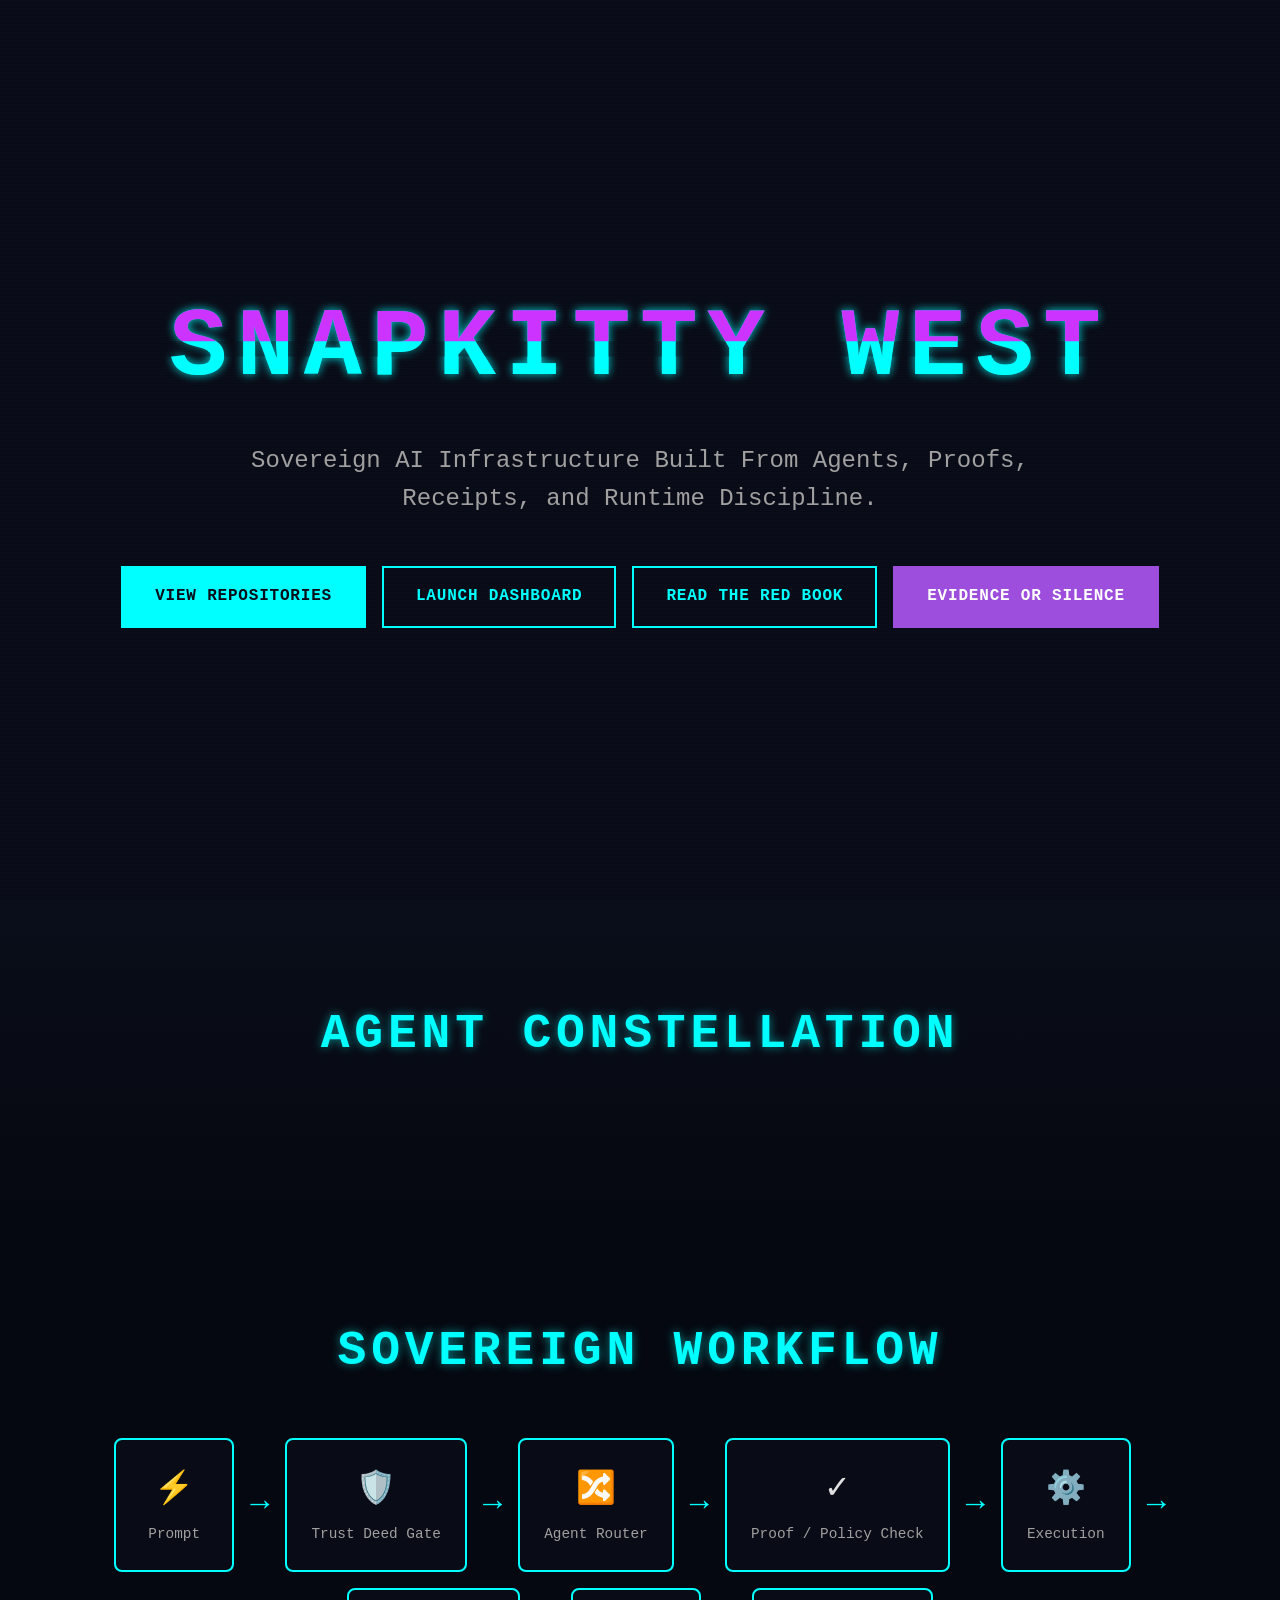
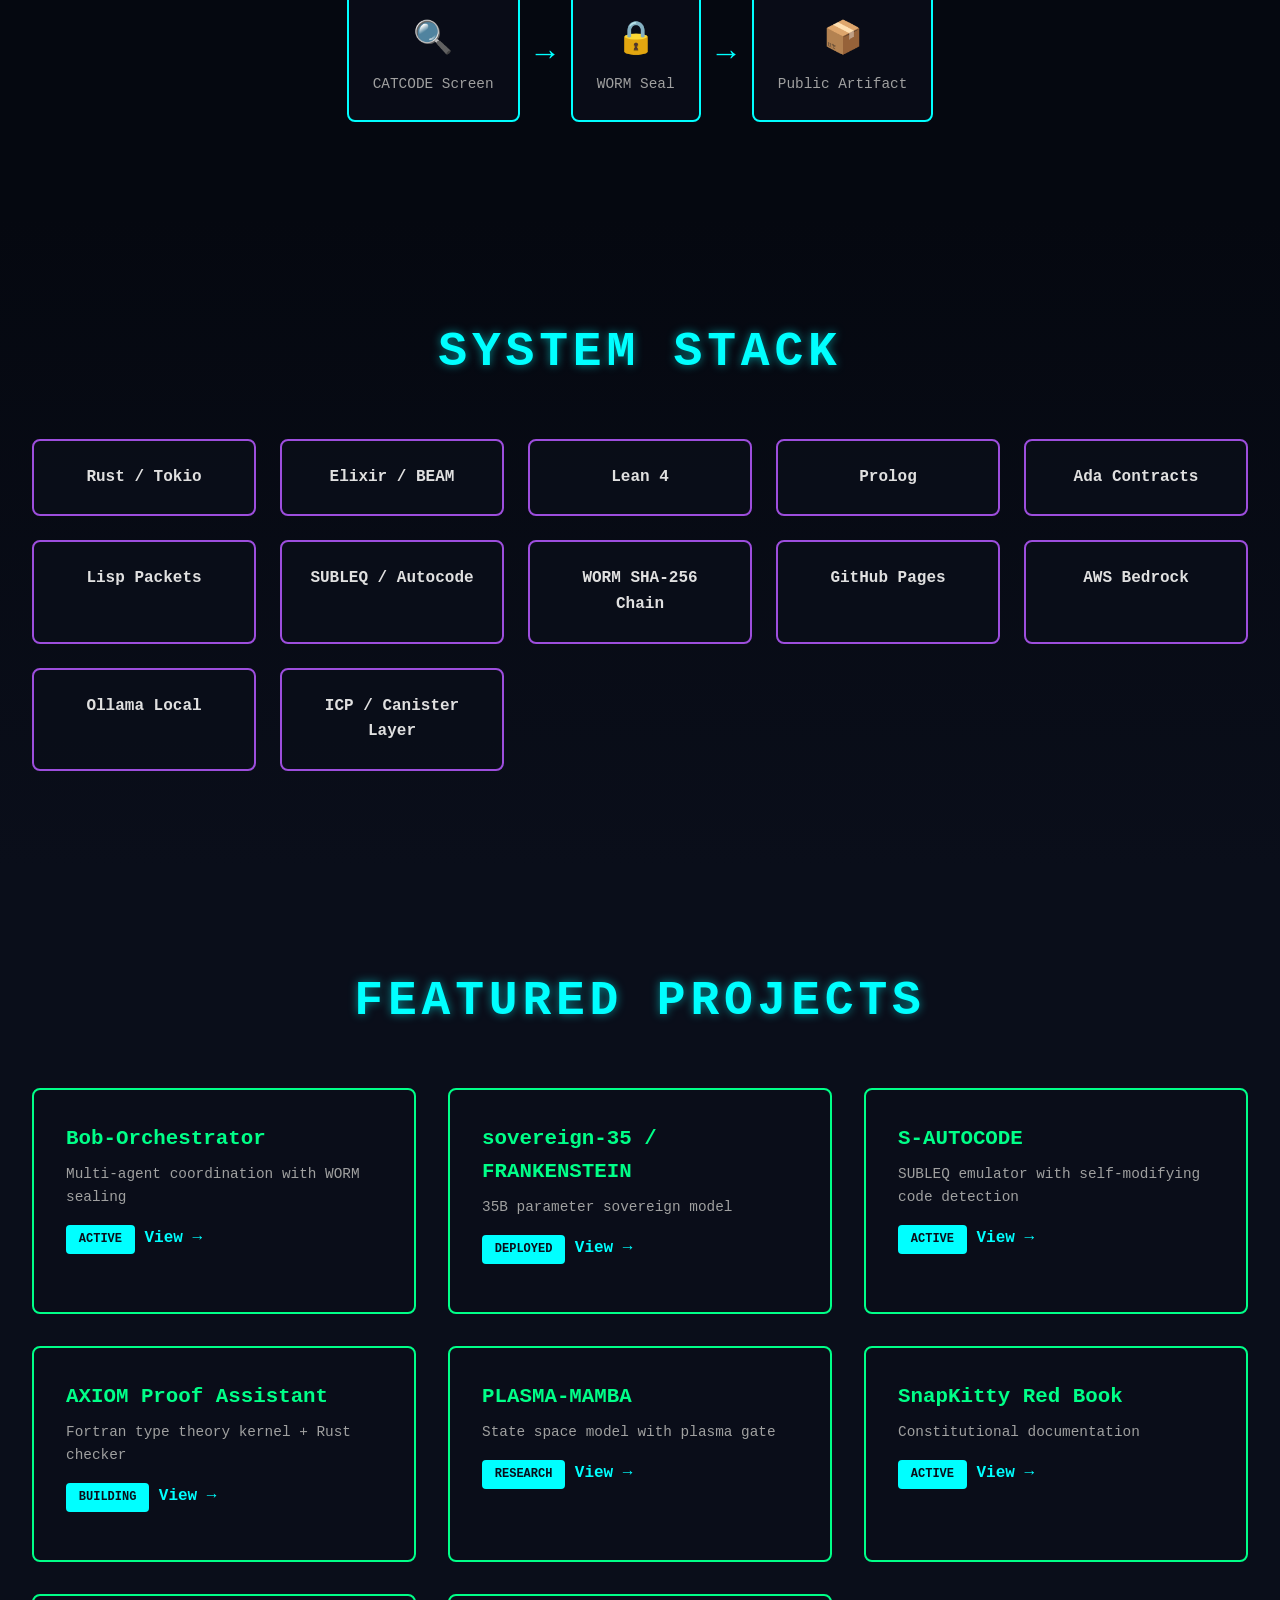
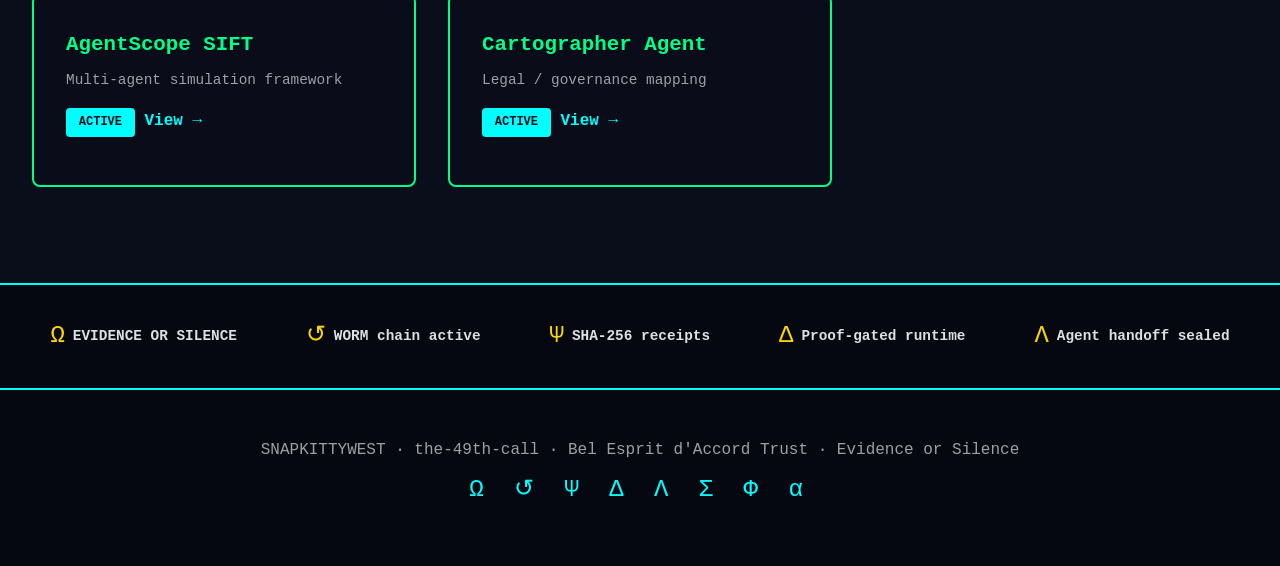
==== index.html @ 8772af47 "SnapKitty West landing page - clean deployment" ====
<!DOCTYPE html>
<html lang="en">
<head>
    <meta charset="UTF-8">
    <meta name="viewport" content="width=device-width, initial-scale=1.0">
    <title>SNAPKITTY WEST · Sovereign Agentic Infrastructure</title>
    <link rel="stylesheet" href="styles.css">
</head>
<body>
    <!-- Animated background grid -->
    <canvas id="transformer-grid"></canvas>
    
    <!-- Scanline overlay -->
    <div class="scanlines"></div>
    
    <!-- Hero Section -->
    <section class="hero">
        <div class="container">
            <h1 class="glitch" data-text="SNAPKITTY WEST">SNAPKITTY WEST</h1>
            <p class="subtitle">Sovereign AI Infrastructure Built From Agents, Proofs, Receipts, and Runtime Discipline.</p>
            
            <div class="hero-buttons">
                <a href="https://github.com/SNAPKITTYWEST" class="btn btn-primary">View Repositories</a>
                <a href="#agents" class="btn btn-secondary">Launch Dashboard</a>
                <a href="https://github.com/SNAPKITTYWEST/snapkitty-redbook" class="btn btn-secondary">Read the Red Book</a>
                <a href="#evidence" class="btn btn-accent">Evidence or Silence</a>
            </div>
        </div>
    </section>

    <!-- Agent Constellation -->
    <section id="agents" class="agents-section">
        <div class="container">
            <h2 class="section-title">AGENT CONSTELLATION</h2>
            <div class="agent-grid">
                <!-- Agent cards will be generated by JavaScript -->
            </div>
        </div>
    </section>

    <!-- Pipeline Section -->
    <section class="pipeline-section">
        <div class="container">
            <h2 class="section-title">SOVEREIGN WORKFLOW</h2>
            <div class="pipeline">
                <div class="pipeline-step" data-step="1">
                    <div class="step-icon">⚡</div>
                    <div class="step-label">Prompt</div>
                </div>
                <div class="pipeline-arrow">→</div>
                <div class="pipeline-step" data-step="2">
                    <div class="step-icon">🛡️</div>
                    <div class="step-label">Trust Deed Gate</div>
                </div>
                <div class="pipeline-arrow">→</div>
                <div class="pipeline-step" data-step="3">
                    <div class="step-icon">🔀</div>
                    <div class="step-label">Agent Router</div>
                </div>
                <div class="pipeline-arrow">→</div>
                <div class="pipeline-step" data-step="4">
                    <div class="step-icon">✓</div>
                    <div class="step-label">Proof / Policy Check</div>
                </div>
                <div class="pipeline-arrow">→</div>
                <div class="pipeline-step" data-step="5">
                    <div class="step-icon">⚙️</div>
                    <div class="step-label">Execution</div>
                </div>
                <div class="pipeline-arrow">→</div>
                <div class="pipeline-step" data-step="6">
                    <div class="step-icon">🔍</div>
                    <div class="step-label">CATCODE Screen</div>
                </div>
                <div class="pipeline-arrow">→</div>
                <div class="pipeline-step" data-step="7">
                    <div class="step-icon">🔒</div>
                    <div class="step-label">WORM Seal</div>
                </div>
                <div class="pipeline-arrow">→</div>
                <div class="pipeline-step" data-step="8">
                    <div class="step-icon">📦</div>
                    <div class="step-label">Public Artifact</div>
                </div>
            </div>
        </div>
    </section>

    <!-- System Stack -->
    <section class="stack-section">
        <div class="container">
            <h2 class="section-title">SYSTEM STACK</h2>
            <div class="stack-grid">
                <div class="stack-tile">Rust / Tokio</div>
                <div class="stack-tile">Elixir / BEAM</div>
                <div class="stack-tile">Lean 4</div>
                <div class="stack-tile">Prolog</div>
                <div class="stack-tile">Ada Contracts</div>
                <div class="stack-tile">Lisp Packets</div>
                <div class="stack-tile">SUBLEQ / Autocode</div>
                <div class="stack-tile">WORM SHA-256 Chain</div>
                <div class="stack-tile">GitHub Pages</div>
                <div class="stack-tile">AWS Bedrock</div>
                <div class="stack-tile">Ollama Local</div>
                <div class="stack-tile">ICP / Canister Layer</div>
            </div>
        </div>
    </section>

    <!-- Featured Projects -->
    <section class="projects-section">
        <div class="container">
            <h2 class="section-title">FEATURED PROJECTS</h2>
            <div class="projects-grid">
                <div class="project-card">
                    <h3>Bob-Orchestrator</h3>
                    <p>Multi-agent coordination with WORM sealing</p>
                    <span class="status-badge">ACTIVE</span>
                    <a href="https://github.com/SNAPKITTYWEST/bob-orchestrator" class="project-link">View →</a>
                </div>
                <div class="project-card">
                    <h3>sovereign-35 / FRANKENSTEIN</h3>
                    <p>35B parameter sovereign model</p>
                    <span class="status-badge">DEPLOYED</span>
                    <a href="#" class="project-link">View →</a>
                </div>
                <div class="project-card">
                    <h3>S-AUTOCODE</h3>
                    <p>SUBLEQ emulator with self-modifying code detection</p>
                    <span class="status-badge">ACTIVE</span>
                    <a href="https://github.com/SNAPKITTYWEST/S-AUTOCODE" class="project-link">View →</a>
                </div>
                <div class="project-card">
                    <h3>AXIOM Proof Assistant</h3>
                    <p>Fortran type theory kernel + Rust checker</p>
                    <span class="status-badge">BUILDING</span>
                    <a href="#" class="project-link">View →</a>
                </div>
                <div class="project-card">
                    <h3>PLASMA-MAMBA</h3>
                    <p>State space model with plasma gate</p>
                    <span class="status-badge">RESEARCH</span>
                    <a href="#" class="project-link">View →</a>
                </div>
                <div class="project-card">
                    <h3>SnapKitty Red Book</h3>
                    <p>Constitutional documentation</p>
                    <span class="status-badge">ACTIVE</span>
                    <a href="https://github.com/SNAPKITTYWEST/snapkitty-redbook" class="project-link">View →</a>
                </div>
                <div class="project-card">
                    <h3>AgentScope SIFT</h3>
                    <p>Multi-agent simulation framework</p>
                    <span class="status-badge">ACTIVE</span>
                    <a href="#" class="project-link">View →</a>
                </div>
                <div class="project-card">
                    <h3>Cartographer Agent</h3>
                    <p>Legal / governance mapping</p>
                    <span class="status-badge">ACTIVE</span>
                    <a href="#" class="project-link">View →</a>
                </div>
            </div>
        </div>
    </section>

    <!-- Evidence Bar -->
    <section id="evidence" class="evidence-bar">
        <div class="container">
            <div class="evidence-items">
                <div class="evidence-item">
                    <span class="evidence-icon">Ω</span>
                    <span class="evidence-text">EVIDENCE OR SILENCE</span>
                </div>
                <div class="evidence-item">
                    <span class="evidence-icon">↺</span>
                    <span class="evidence-text">WORM chain active</span>
                </div>
                <div class="evidence-item">
                    <span class="evidence-icon">Ψ</span>
                    <span class="evidence-text">SHA-256 receipts</span>
                </div>
                <div class="evidence-item">
                    <span class="evidence-icon">Δ</span>
                    <span class="evidence-text">Proof-gated runtime</span>
                </div>
                <div class="evidence-item">
                    <span class="evidence-icon">Λ</span>
                    <span class="evidence-text">Agent handoff sealed</span>
                </div>
            </div>
        </div>
    </section>

    <!-- Footer -->
    <footer class="footer">
        <div class="container">
            <p>SNAPKITTYWEST · the-49th-call · Bel Esprit d'Accord Trust · Evidence or Silence</p>
            <p class="symbols">Ω ↺ Ψ Δ Λ Σ Φ α</p>
        </div>
    </footer>

    <script src="script.js"></script>
</body>
</html>
---- styles.css ----
/* ===== RESET & BASE ===== */
* {
    margin: 0;
    padding: 0;
    box-sizing: border-box;
}

:root {
    --bg-dark: #0a0e1a;
    --bg-darker: #050810;
    --cyan: #00ffff;
    --green: #00ff88;
    --violet: #9d4edd;
    --gold: #ffd700;
    --text-primary: #e0e0e0;
    --text-secondary: #a0a0a0;
    --glow-cyan: 0 0 10px rgba(0, 255, 255, 0.5);
    --glow-violet: 0 0 15px rgba(157, 78, 221, 0.6);
}

body {
    font-family: 'Courier New', monospace;
    background: var(--bg-dark);
    color: var(--text-primary);
    line-height: 1.6;
    overflow-x: hidden;
    position: relative;
}

/* ===== BACKGROUND CANVAS ===== */
#transformer-grid {
    position: fixed;
    top: 0;
    left: 0;
    width: 100%;
    height: 100%;
    z-index: 0;
    opacity: 0.3;
}

/* ===== SCANLINES ===== */
.scanlines {
    position: fixed;
    top: 0;
    left: 0;
    width: 100%;
    height: 100%;
    z-index: 1;
    pointer-events: none;
    background: repeating-linear-gradient(
        0deg,
        rgba(0, 0, 0, 0.15),
        rgba(0, 0, 0, 0.15) 1px,
        transparent 1px,
        transparent 2px
    );
    animation: scanline 8s linear infinite;
}

@keyframes scanline {
    0% { transform: translateY(0); }
    100% { transform: translateY(100%); }
}

/* ===== CONTAINER ===== */
.container {
    max-width: 1400px;
    margin: 0 auto;
    padding: 0 2rem;
    position: relative;
    z-index: 2;
}

/* ===== HERO SECTION ===== */
.hero {
    min-height: 100vh;
    display: flex;
    align-items: center;
    justify-content: center;
    text-align: center;
    position: relative;
}

.hero h1 {
    font-size: clamp(3rem, 8vw, 6rem);
    font-weight: 900;
    letter-spacing: 0.1em;
    margin-bottom: 1rem;
    color: var(--cyan);
    text-shadow: var(--glow-cyan);
    position: relative;
}

/* ===== GLITCH EFFECT ===== */
.glitch {
    position: relative;
    animation: glitch-flicker 5s infinite;
}

.glitch::before,
.glitch::after {
    content: attr(data-text);
    position: absolute;
    top: 0;
    left: 0;
    width: 100%;
    height: 100%;
    opacity: 0.8;
}

.glitch::before {
    color: #ff00ff;
    animation: glitch-1 2.5s infinite;
    clip-path: polygon(0 0, 100% 0, 100% 45%, 0 45%);
}

.glitch::after {
    color: #00ffff;
    animation: glitch-2 2.5s infinite;
    clip-path: polygon(0 55%, 100% 55%, 100% 100%, 0 100%);
}

@keyframes glitch-flicker {
    0%, 90%, 100% { opacity: 1; }
    92%, 96% { opacity: 0.8; }
}

@keyframes glitch-1 {
    0%, 100% { transform: translate(0); }
    20% { transform: translate(-2px, 2px); }
    40% { transform: translate(-2px, -2px); }
    60% { transform: translate(2px, 2px); }
    80% { transform: translate(2px, -2px); }
}

@keyframes glitch-2 {
    0%, 100% { transform: translate(0); }
    20% { transform: translate(2px, -2px); }
    40% { transform: translate(2px, 2px); }
    60% { transform: translate(-2px, -2px); }
    80% { transform: translate(-2px, 2px); }
}

.subtitle {
    font-size: clamp(1rem, 2vw, 1.5rem);
    color: var(--text-secondary);
    margin-bottom: 3rem;
    max-width: 800px;
    margin-left: auto;
    margin-right: auto;
}

/* ===== BUTTONS ===== */
.hero-buttons {
    display: flex;
    gap: 1rem;
    justify-content: center;
    flex-wrap: wrap;
}

.btn {
    padding: 1rem 2rem;
    text-decoration: none;
    font-size: 1rem;
    font-weight: 700;
    border: 2px solid;
    transition: all 0.3s ease;
    position: relative;
    overflow: hidden;
    text-transform: uppercase;
    letter-spacing: 0.05em;
}

.btn-primary {
    background: var(--cyan);
    color: var(--bg-dark);
    border-color: var(--cyan);
}

.btn-primary:hover {
    box-shadow: var(--glow-cyan);
    transform: translateY(-2px);
}

.btn-secondary {
    background: transparent;
    color: var(--cyan);
    border-color: var(--cyan);
}

.btn-secondary:hover {
    background: var(--cyan);
    color: var(--bg-dark);
}

.btn-accent {
    background: var(--violet);
    color: white;
    border-color: var(--violet);
}

.btn-accent:hover {
    box-shadow: var(--glow-violet);
    transform: translateY(-2px);
}

/* ===== SECTION TITLE ===== */
.section-title {
    font-size: clamp(2rem, 4vw, 3rem);
    text-align: center;
    margin-bottom: 3rem;
    color: var(--cyan);
    text-shadow: var(--glow-cyan);
    letter-spacing: 0.1em;
}

/* ===== AGENTS SECTION ===== */
.agents-section {
    padding: 6rem 0;
    background: linear-gradient(180deg, var(--bg-dark) 0%, var(--bg-darker) 100%);
}

.agent-grid {
    display: grid;
    grid-template-columns: repeat(auto-fit, minmax(280px, 1fr));
    gap: 2rem;
}

.agent-card {
    background: rgba(10, 14, 26, 0.8);
    border: 2px solid var(--cyan);
    padding: 2rem;
    border-radius: 8px;
    transition: all 0.3s ease;
    position: relative;
    overflow: hidden;
}

.agent-card::before {
    content: '';
    position: absolute;
    top: -50%;
    left: -50%;
    width: 200%;
    height: 200%;
    background: radial-gradient(circle, rgba(0, 255, 255, 0.1) 0%, transparent 70%);
    opacity: 0;
    transition: opacity 0.3s ease;
}

.agent-card:hover::before {
    opacity: 1;
}

.agent-card:hover {
    transform: translateY(-5px);
    box-shadow: var(--glow-cyan);
    border-color: var(--green);
}

.agent-avatar {
    width: 80px;
    height: 80px;
    margin: 0 auto 1rem;
    border-radius: 50%;
    border: 3px solid var(--cyan);
    display: flex;
    align-items: center;
    justify-content: center;
    font-size: 2rem;
    font-weight: 900;
    background: var(--bg-darker);
    box-shadow: var(--glow-cyan);
    animation: pulse-glow 2s ease-in-out infinite;
}

@keyframes pulse-glow {
    0%, 100% { box-shadow: var(--glow-cyan); }
    50% { box-shadow: 0 0 20px rgba(0, 255, 255, 0.8); }
}

.agent-name {
    font-size: 1.5rem;
    font-weight: 700;
    color: var(--cyan);
    text-align: center;
    margin-bottom: 0.5rem;
}

.agent-role {
    color: var(--text-secondary);
    text-align: center;
    margin-bottom: 1rem;
    font-size: 0.9rem;
}

.agent-status {
    display: flex;
    justify-content: space-between;
    align-items: center;
    margin-top: 1rem;
    padding-top: 1rem;
    border-top: 1px solid rgba(0, 255, 255, 0.3);
}

.status-online {
    color: var(--green);
    font-weight: 700;
}

.agent-seal {
    font-size: 1.5rem;
    color: var(--gold);
}

.agent-capability {
    color: var(--text-secondary);
    font-size: 0.85rem;
    text-align: center;
    margin-top: 0.5rem;
}

/* ===== PIPELINE SECTION ===== */
.pipeline-section {
    padding: 6rem 0;
    background: var(--bg-darker);
}

.pipeline {
    display: flex;
    align-items: center;
    justify-content: center;
    flex-wrap: wrap;
    gap: 1rem;
}

.pipeline-step {
    background: rgba(10, 14, 26, 0.8);
    border: 2px solid var(--cyan);
    padding: 1.5rem;
    border-radius: 8px;
    text-align: center;
    min-width: 120px;
    transition: all 0.3s ease;
    animation: pipeline-pulse 3s ease-in-out infinite;
    animation-delay: calc(var(--step, 0) * 0.3s);
}

@keyframes pipeline-pulse {
    0%, 100% { border-color: var(--cyan); box-shadow: none; }
    50% { border-color: var(--green); box-shadow: var(--glow-cyan); }
}

.pipeline-step:hover {
    transform: scale(1.05);
    box-shadow: var(--glow-cyan);
}

.step-icon {
    font-size: 2rem;
    margin-bottom: 0.5rem;
}

.step-label {
    font-size: 0.9rem;
    color: var(--text-secondary);
}

.pipeline-arrow {
    color: var(--cyan);
    font-size: 2rem;
    font-weight: 700;
}

/* ===== STACK SECTION ===== */
.stack-section {
    padding: 6rem 0;
    background: linear-gradient(180deg, var(--bg-darker) 0%, var(--bg-dark) 100%);
}

.stack-grid {
    display: grid;
    grid-template-columns: repeat(auto-fit, minmax(200px, 1fr));
    gap: 1.5rem;
}

.stack-tile {
    background: rgba(10, 14, 26, 0.8);
    border: 2px solid var(--violet);
    padding: 1.5rem;
    text-align: center;
    border-radius: 8px;
    transition: all 0.3s ease;
    font-weight: 700;
}

.stack-tile:hover {
    transform: translateY(-3px);
    box-shadow: var(--glow-violet);
    border-color: var(--cyan);
}

/* ===== PROJECTS SECTION ===== */
.projects-section {
    padding: 6rem 0;
    background: var(--bg-dark);
}

.projects-grid {
    display: grid;
    grid-template-columns: repeat(auto-fit, minmax(300px, 1fr));
    gap: 2rem;
}

.project-card {
    background: rgba(10, 14, 26, 0.8);
    border: 2px solid var(--green);
    padding: 2rem;
    border-radius: 8px;
    transition: all 0.3s ease;
    position: relative;
}

.project-card:hover {
    transform: translateY(-5px);
    box-shadow: 0 0 20px rgba(0, 255, 136, 0.5);
}

.project-card h3 {
    color: var(--green);
    margin-bottom: 0.5rem;
    font-size: 1.3rem;
}

.project-card p {
    color: var(--text-secondary);
    margin-bottom: 1rem;
    font-size: 0.9rem;
}

.status-badge {
    display: inline-block;
    padding: 0.3rem 0.8rem;
    background: var(--cyan);
    color: var(--bg-dark);
    font-size: 0.75rem;
    font-weight: 700;
    border-radius: 4px;
    margin-bottom: 1rem;
}

.project-link {
    color: var(--cyan);
    text-decoration: none;
    font-weight: 700;
    transition: color 0.3s ease;
}

.project-link:hover {
    color: var(--green);
}

/* ===== EVIDENCE BAR ===== */
.evidence-bar {
    padding: 2rem 0;
    background: var(--bg-darker);
    border-top: 2px solid var(--cyan);
    border-bottom: 2px solid var(--cyan);
}

.evidence-items {
    display: flex;
    justify-content: space-around;
    flex-wrap: wrap;
    gap: 2rem;
}

.evidence-item {
    display: flex;
    align-items: center;
    gap: 0.5rem;
}

.evidence-icon {
    font-size: 1.5rem;
    color: var(--gold);
}

.evidence-text {
    color: var(--text-primary);
    font-weight: 700;
    font-size: 0.9rem;
}

/* ===== FOOTER ===== */
.footer {
    padding: 3rem 0;
    text-align: center;
    background: var(--bg-darker);
    color: var(--text-secondary);
}

.footer p {
    margin-bottom: 0.5rem;
}

.symbols {
    font-size: 1.5rem;
    color: var(--cyan);
    letter-spacing: 0.5rem;
}

/* ===== RESPONSIVE ===== */
@media (max-width: 768px) {
    .hero h1 {
        font-size: 2.5rem;
    }
    
    .pipeline {
        flex-direction: column;
    }
    
    .pipeline-arrow {
        transform: rotate(90deg);
    }
    
    .hero-buttons {
        flex-direction: column;
        align-items: stretch;
    }
    
    .btn {
        width: 100%;
    }
}

/* ===== ACCESSIBILITY ===== */
@media (prefers-reduced-motion: reduce) {
    *,
    *::before,
    *::after {
        animation-duration: 0.01ms !important;
        animation-iteration-count: 1 !important;
        transition-duration: 0.01ms !important;
    }
}

/* Made with Bob */
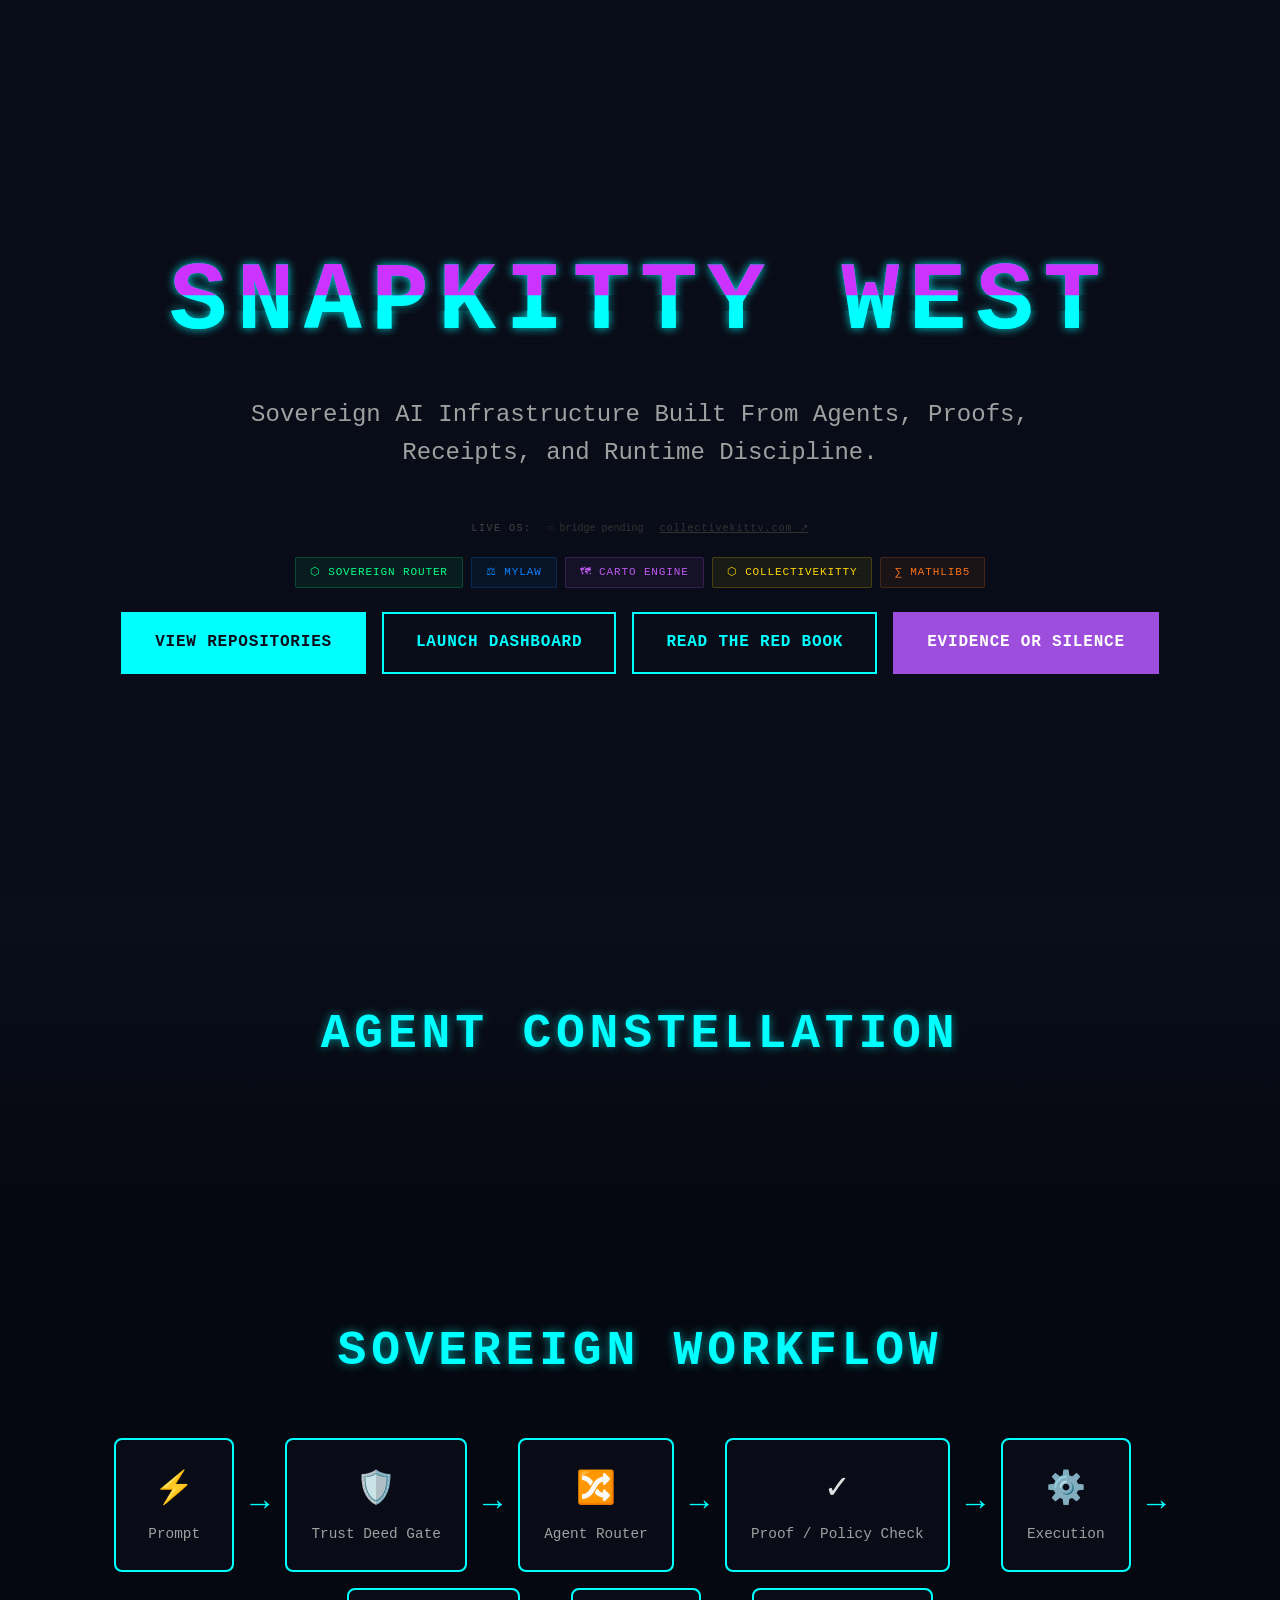
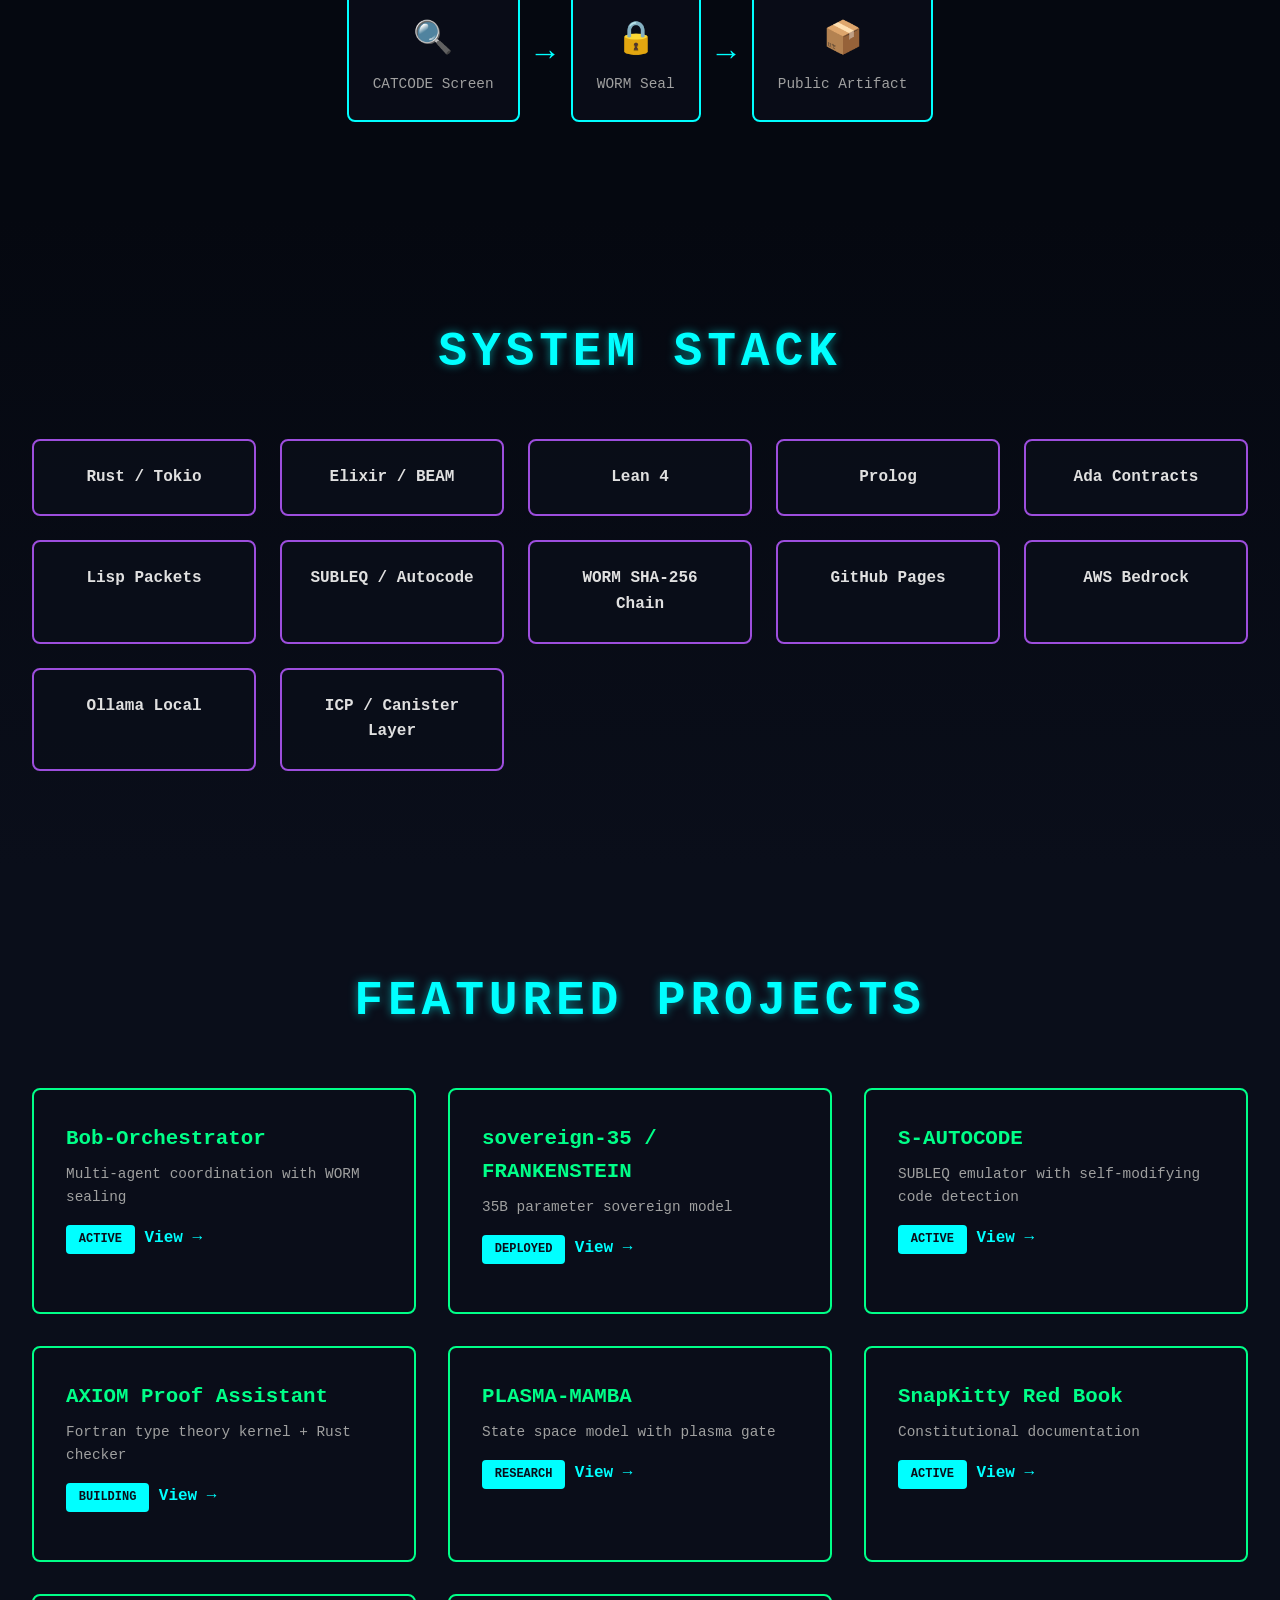
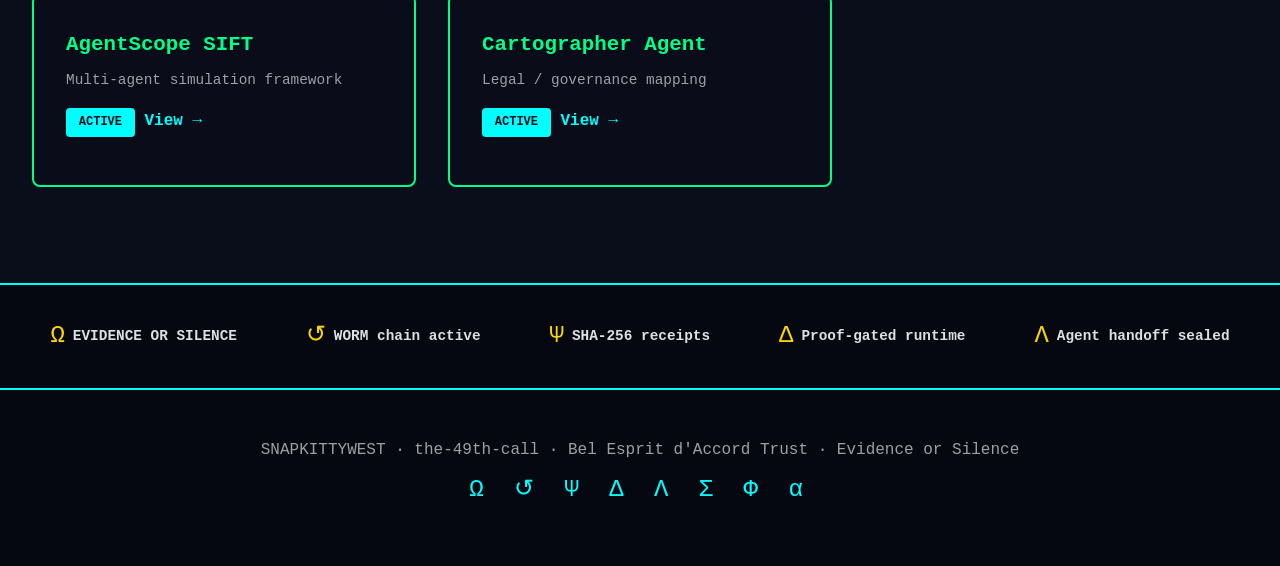
==== commit ce2d6873: "feat: product hub + bridge widget + MyLaw + CARTO pages Added to hub (snapkittywest.github.io):   my" ====
--- a/index.html
+++ b/index.html
@@ -19,12 +19,56 @@
             <h1 class="glitch" data-text="SNAPKITTY WEST">SNAPKITTY WEST</h1>
             <p class="subtitle">Sovereign AI Infrastructure Built From Agents, Proofs, Receipts, and Runtime Discipline.</p>
             
+            <!-- Live OS Status Bridge -->
+            <div id="bridge-bar" style="display:flex;gap:16px;align-items:center;justify-content:center;margin-bottom:20px;flex-wrap:wrap;">
+              <span style="font-size:10px;color:#444;letter-spacing:.15em;">LIVE OS:</span>
+              <span id="b-status" style="font-size:10px;color:#333;font-family:monospace;">connecting...</span>
+              <span id="b-worm"   style="font-size:10px;color:#0a84ff;font-family:monospace;display:none"></span>
+              <span id="b-agents" style="font-size:10px;color:#00ff88;font-family:monospace;display:none"></span>
+              <span id="b-tier"   style="font-size:10px;color:#ffd700;font-family:monospace;display:none"></span>
+              <a href="https://collectivekitty.com" target="_blank" style="font-size:10px;color:#333;letter-spacing:.1em;">collectivekitty.com ↗</a>
+            </div>
+
+            <!-- Product Nav -->
+            <div style="display:flex;gap:8px;justify-content:center;flex-wrap:wrap;margin-bottom:24px;">
+              <a href="router.html" style="background:#00ff8811;border:1px solid #00ff8833;color:#00ff88;padding:6px 14px;font-size:11px;font-family:monospace;letter-spacing:.08em;text-decoration:none;border-radius:2px;">⬡ SOVEREIGN ROUTER</a>
+              <a href="mylaw.html" style="background:#0a84ff11;border:1px solid #0a84ff33;color:#0a84ff;padding:6px 14px;font-size:11px;font-family:monospace;letter-spacing:.08em;text-decoration:none;border-radius:2px;">⚖ MYLAW</a>
+              <a href="carto.html" style="background:#bf5af211;border:1px solid #bf5af233;color:#bf5af2;padding:6px 14px;font-size:11px;font-family:monospace;letter-spacing:.08em;text-decoration:none;border-radius:2px;">🗺 CARTO ENGINE</a>
+              <a href="https://collectivekitty.com" target="_blank" style="background:#ffd70011;border:1px solid #ffd70033;color:#ffd700;padding:6px 14px;font-size:11px;font-family:monospace;letter-spacing:.08em;text-decoration:none;border-radius:2px;">⬡ COLLECTIVEKITTY</a>
+              <a href="https://github.com/SNAPKITTYWEST/mathlib5" target="_blank" style="background:#f9731611;border:1px solid #f9731633;color:#f97316;padding:6px 14px;font-size:11px;font-family:monospace;letter-spacing:.08em;text-decoration:none;border-radius:2px;">∑ MATHLIB5</a>
+            </div>
+
             <div class="hero-buttons">
                 <a href="https://github.com/SNAPKITTYWEST" class="btn btn-primary">View Repositories</a>
                 <a href="#agents" class="btn btn-secondary">Launch Dashboard</a>
                 <a href="https://github.com/SNAPKITTYWEST/snapkitty-redbook" class="btn btn-secondary">Read the Red Book</a>
                 <a href="#evidence" class="btn btn-accent">Evidence or Silence</a>
             </div>
+
+            <script>
+            // Bridge fetch — polls collectivekitty.com/api/bridge
+            (async function bridgePoll() {
+              try {
+                const r = await fetch('https://collectivekitty.com/api/bridge', {
+                  signal: AbortSignal.timeout(4000)
+                });
+                if (r.ok) {
+                  const d = await r.json();
+                  document.getElementById('b-status').textContent = '● LIVE';
+                  document.getElementById('b-status').style.color = '#00ff88';
+                  if (d.worm_head) { document.getElementById('b-worm').textContent = 'WORM:' + d.worm_head; document.getElementById('b-worm').style.display = 'inline'; }
+                  if (d.agents_active) { document.getElementById('b-agents').textContent = d.agents_active + ' AGENTS'; document.getElementById('b-agents').style.display = 'inline'; }
+                  if (d.tier) { document.getElementById('b-tier').textContent = 'TIER ' + d.tier; document.getElementById('b-tier').style.display = 'inline'; }
+                } else {
+                  document.getElementById('b-status').textContent = '○ OS offline';
+                }
+              } catch {
+                document.getElementById('b-status').textContent = '○ bridge pending';
+                document.getElementById('b-status').style.color = '#333';
+              }
+              setTimeout(bridgePoll, 30000);
+            })();
+            </script>
         </div>
     </section>
 
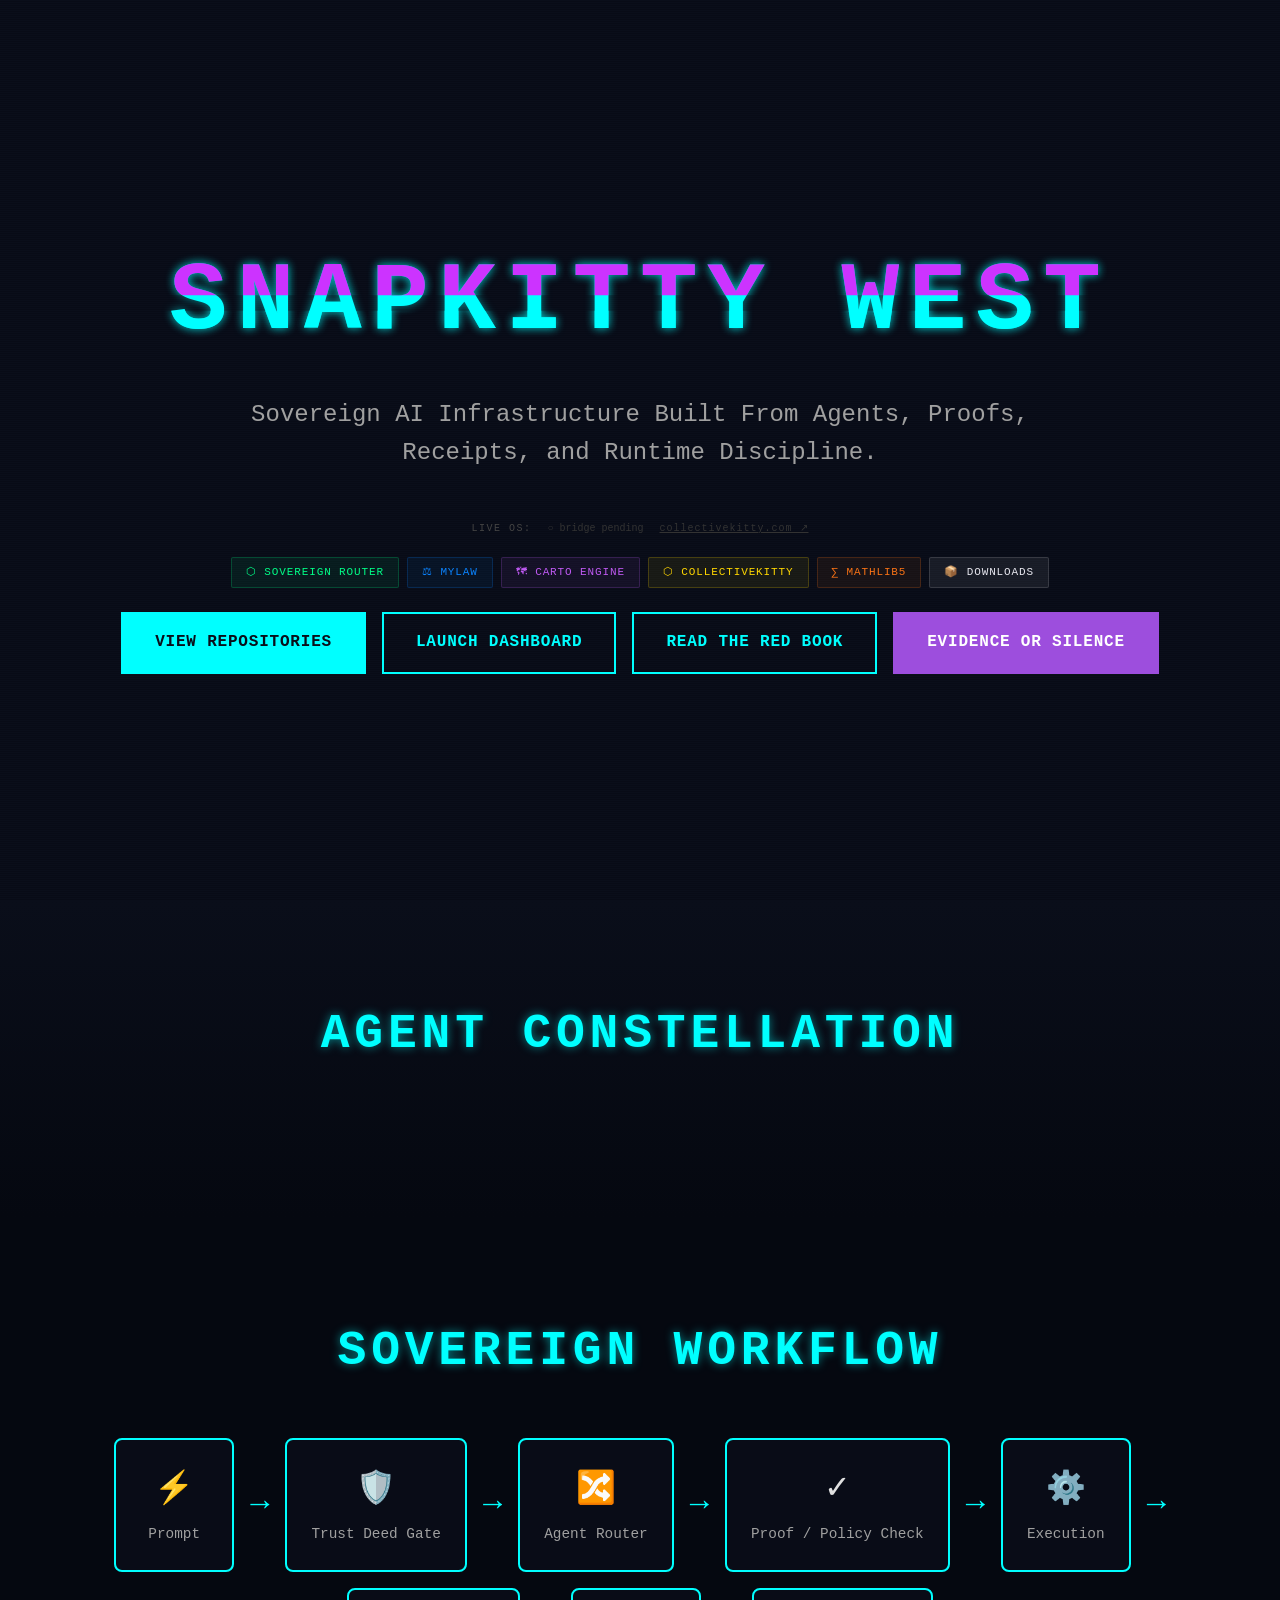
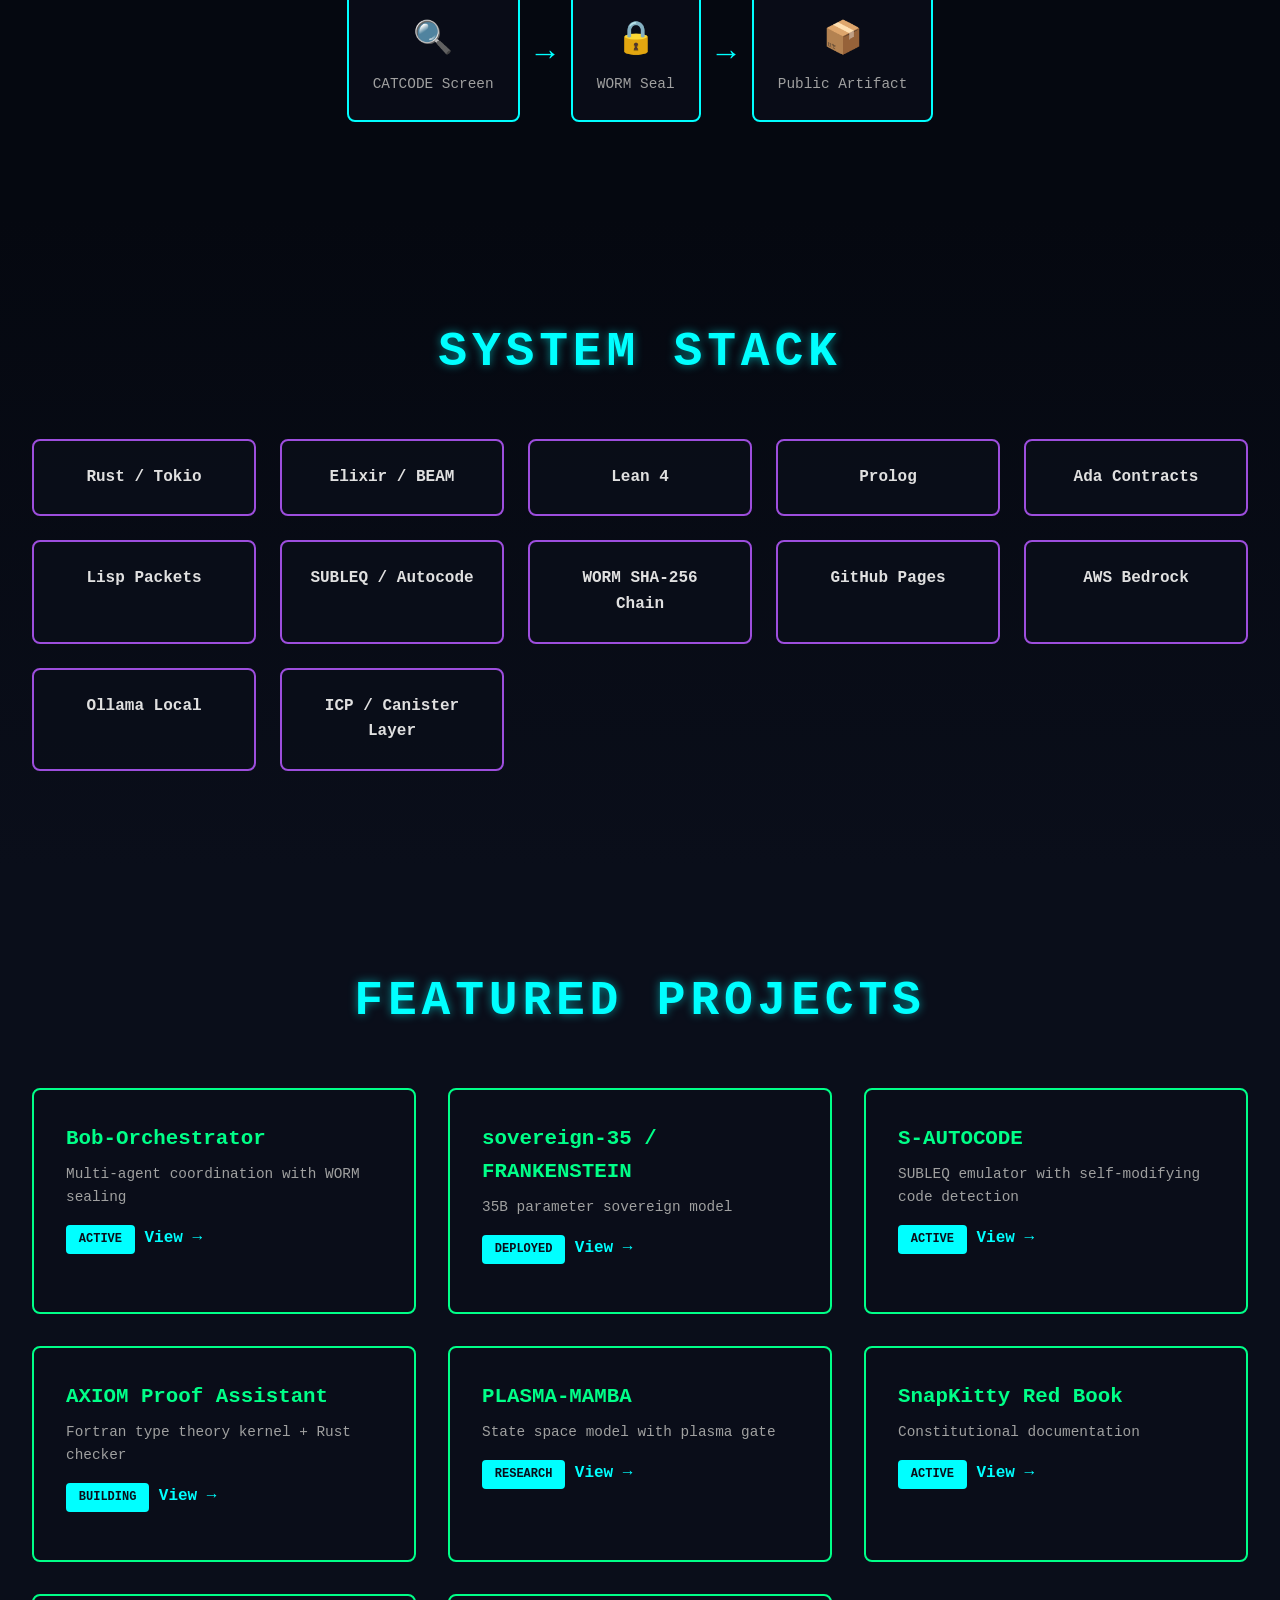
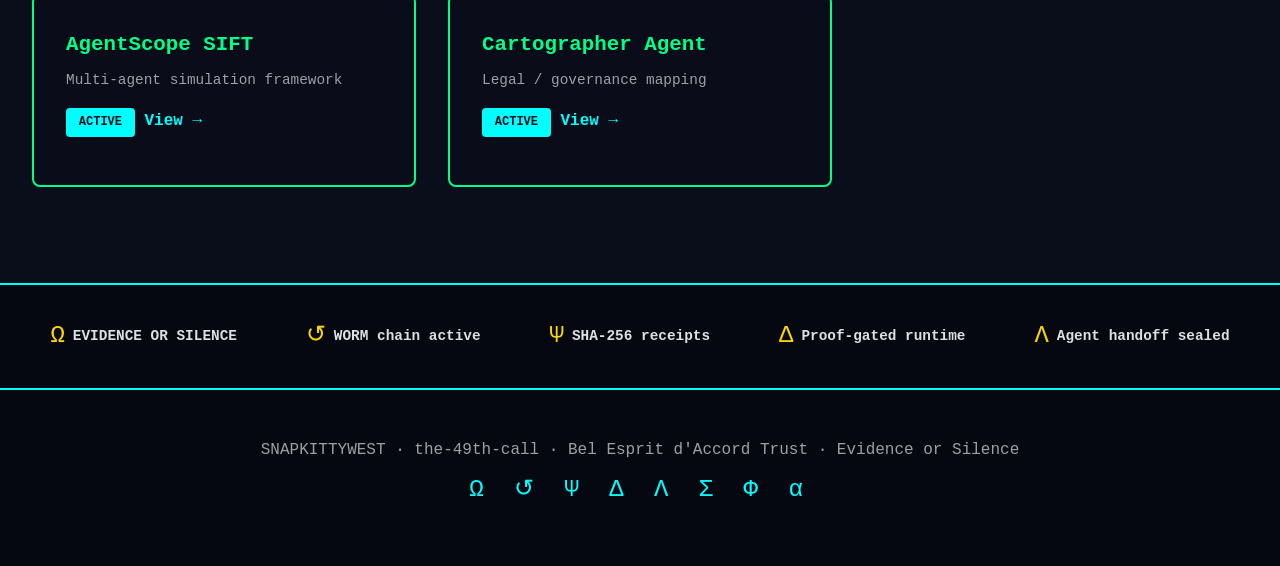
==== commit e7b9f64d: "feat: download center + reasoning intercept wired download.html:   11 products across 5 categories: " ====
--- a/index.html
+++ b/index.html
@@ -36,6 +36,7 @@
               <a href="carto.html" style="background:#bf5af211;border:1px solid #bf5af233;color:#bf5af2;padding:6px 14px;font-size:11px;font-family:monospace;letter-spacing:.08em;text-decoration:none;border-radius:2px;">🗺 CARTO ENGINE</a>
               <a href="https://collectivekitty.com" target="_blank" style="background:#ffd70011;border:1px solid #ffd70033;color:#ffd700;padding:6px 14px;font-size:11px;font-family:monospace;letter-spacing:.08em;text-decoration:none;border-radius:2px;">⬡ COLLECTIVEKITTY</a>
               <a href="https://github.com/SNAPKITTYWEST/mathlib5" target="_blank" style="background:#f9731611;border:1px solid #f9731633;color:#f97316;padding:6px 14px;font-size:11px;font-family:monospace;letter-spacing:.08em;text-decoration:none;border-radius:2px;">∑ MATHLIB5</a>
+              <a href="download.html" style="background:#ffffff11;border:1px solid #ffffff22;color:#e8e8f0;padding:6px 14px;font-size:11px;font-family:monospace;letter-spacing:.08em;text-decoration:none;border-radius:2px;">📦 DOWNLOADS</a>
             </div>
 
             <div class="hero-buttons">
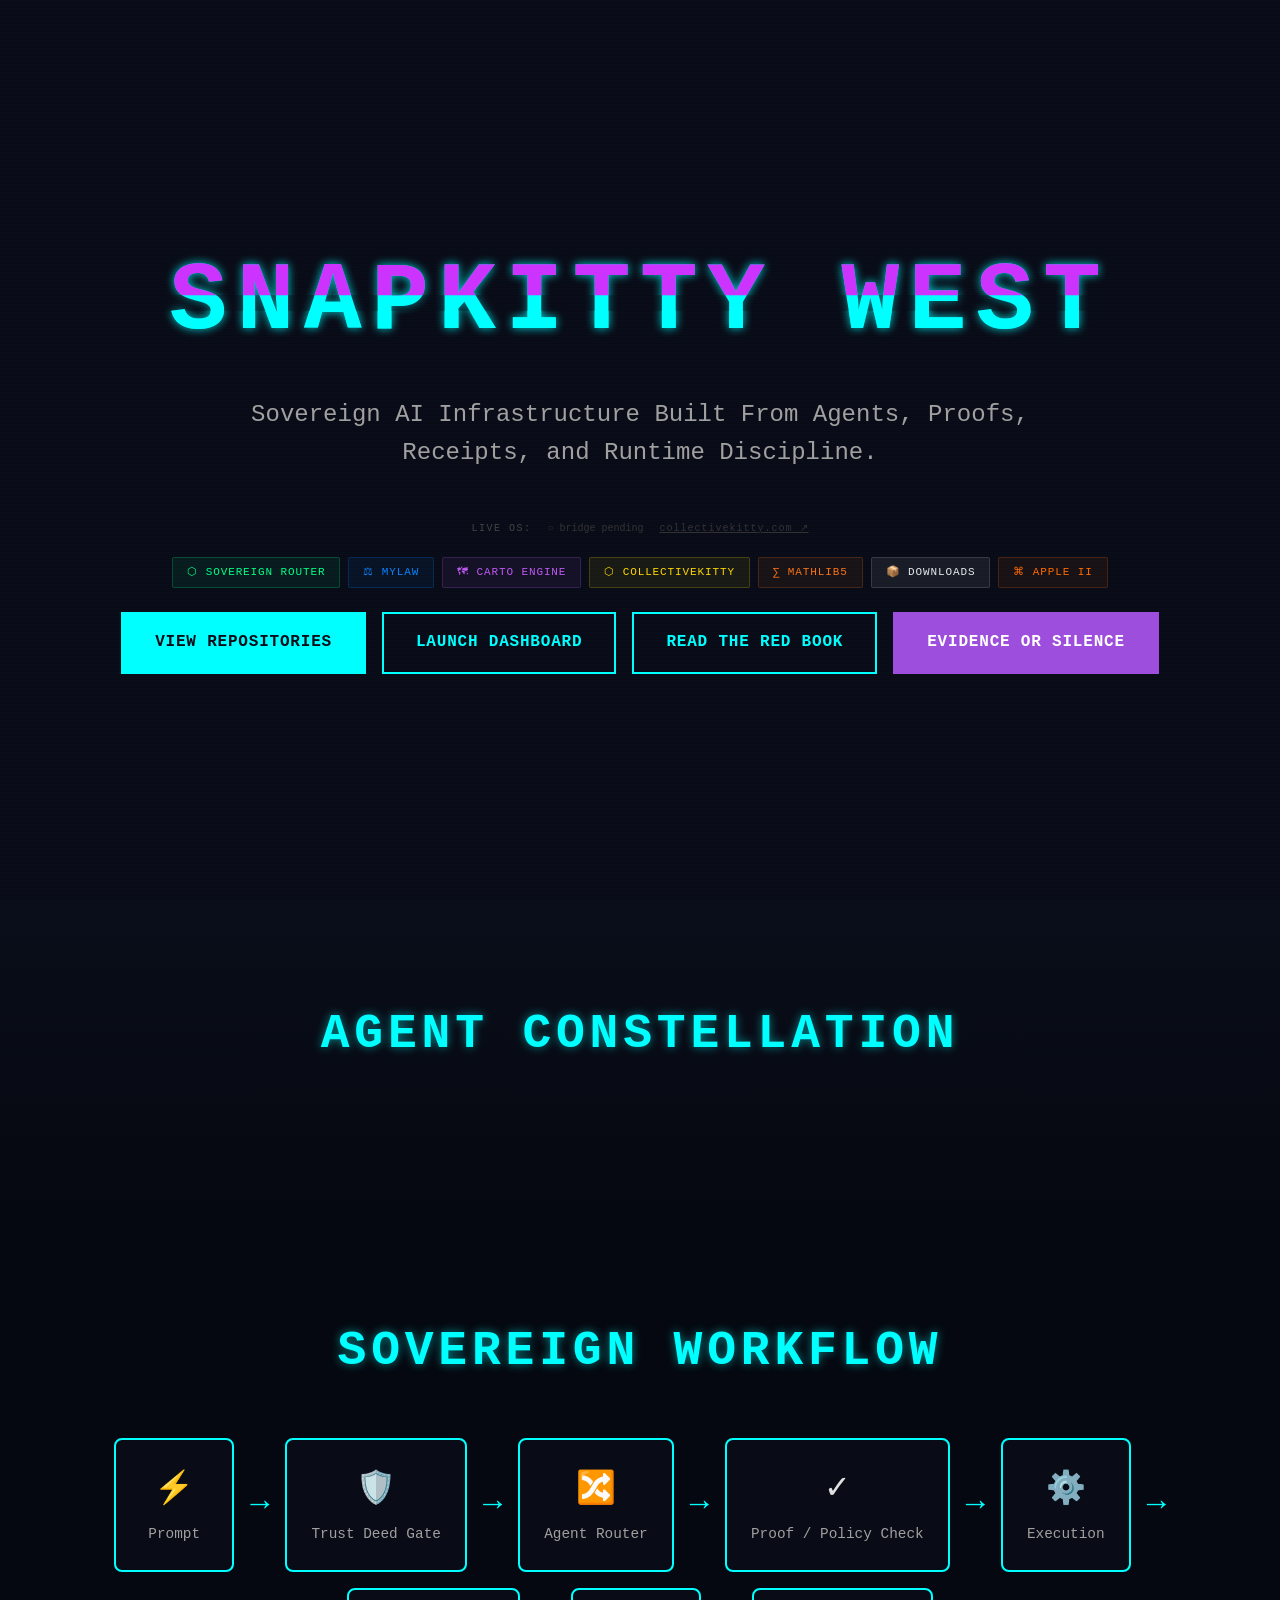
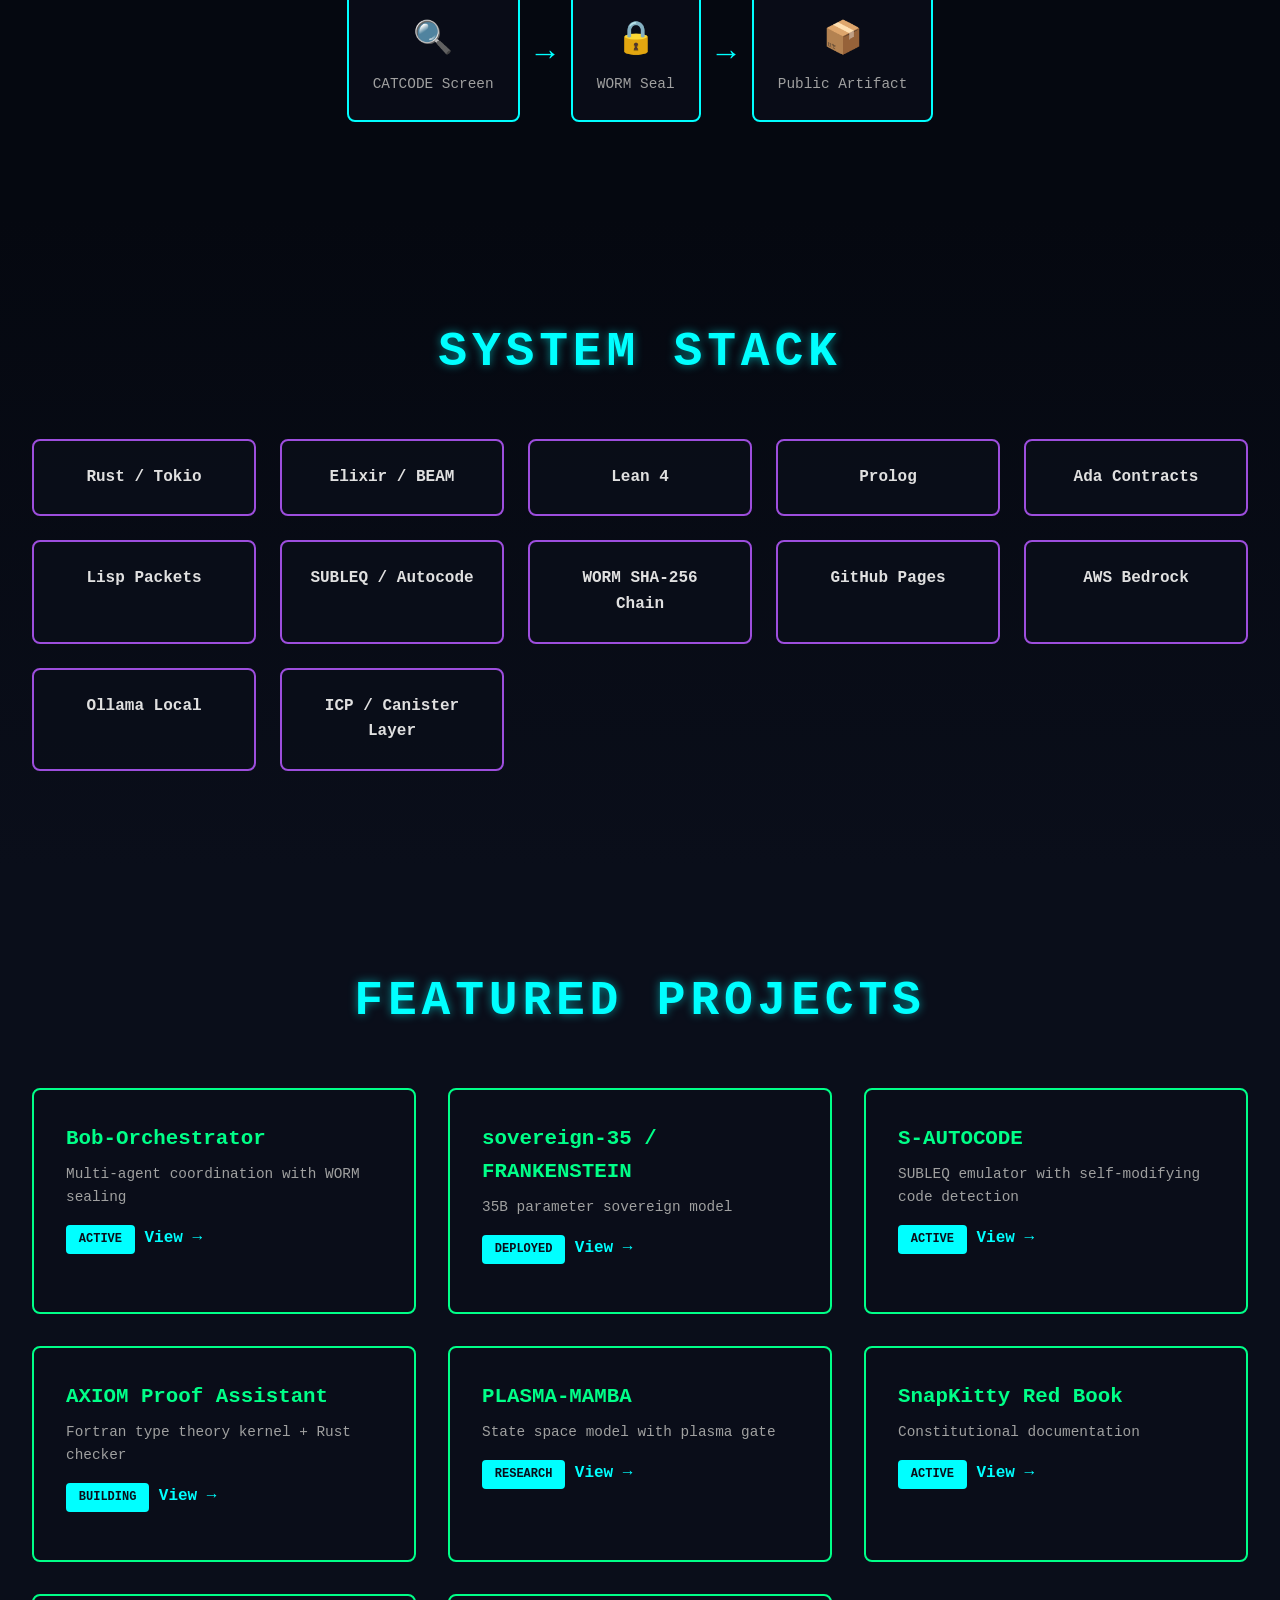
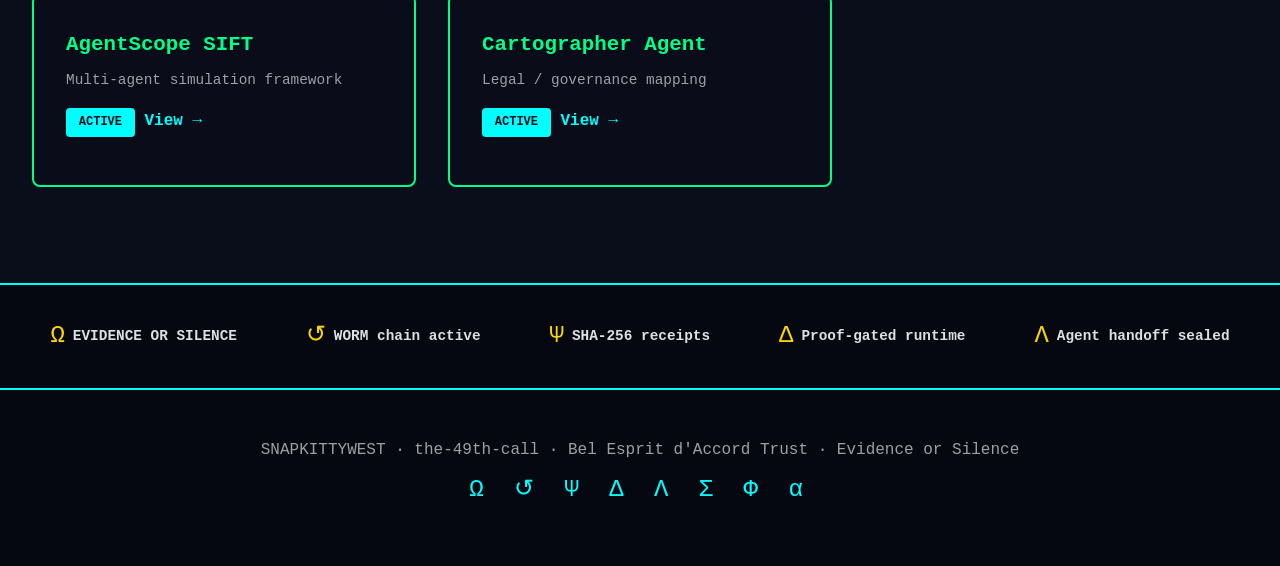
==== commit 4179c8b8: "feat: add Apple II Universal Machine to nav — browser-native sovereign cockpit" ====
--- a/index.html
+++ b/index.html
@@ -37,6 +37,7 @@
               <a href="https://collectivekitty.com" target="_blank" style="background:#ffd70011;border:1px solid #ffd70033;color:#ffd700;padding:6px 14px;font-size:11px;font-family:monospace;letter-spacing:.08em;text-decoration:none;border-radius:2px;">⬡ COLLECTIVEKITTY</a>
               <a href="https://github.com/SNAPKITTYWEST/mathlib5" target="_blank" style="background:#f9731611;border:1px solid #f9731633;color:#f97316;padding:6px 14px;font-size:11px;font-family:monospace;letter-spacing:.08em;text-decoration:none;border-radius:2px;">∑ MATHLIB5</a>
               <a href="download.html" style="background:#ffffff11;border:1px solid #ffffff22;color:#e8e8f0;padding:6px 14px;font-size:11px;font-family:monospace;letter-spacing:.08em;text-decoration:none;border-radius:2px;">📦 DOWNLOADS</a>
+              <a href="https://snapkittywest.github.io/apple-ii-universal-machine/" target="_blank" style="background:#ff6b0011;border:1px solid #ff6b0033;color:#ff6b00;padding:6px 14px;font-size:11px;font-family:monospace;letter-spacing:.08em;text-decoration:none;border-radius:2px;">⌘ APPLE II</a>
             </div>
 
             <div class="hero-buttons">
@@ -50,7 +51,7 @@
             // Bridge fetch — polls collectivekitty.com/api/bridge
             (async function bridgePoll() {
               try {
-                const r = await fetch('https://collectivekitty.com/api/bridge', {
+                const r = await fetch('https://sovereign-mesh.snapkittywest.workers.dev/api/bridge', {
                   signal: AbortSignal.timeout(4000)
                 });
                 if (r.ok) {
